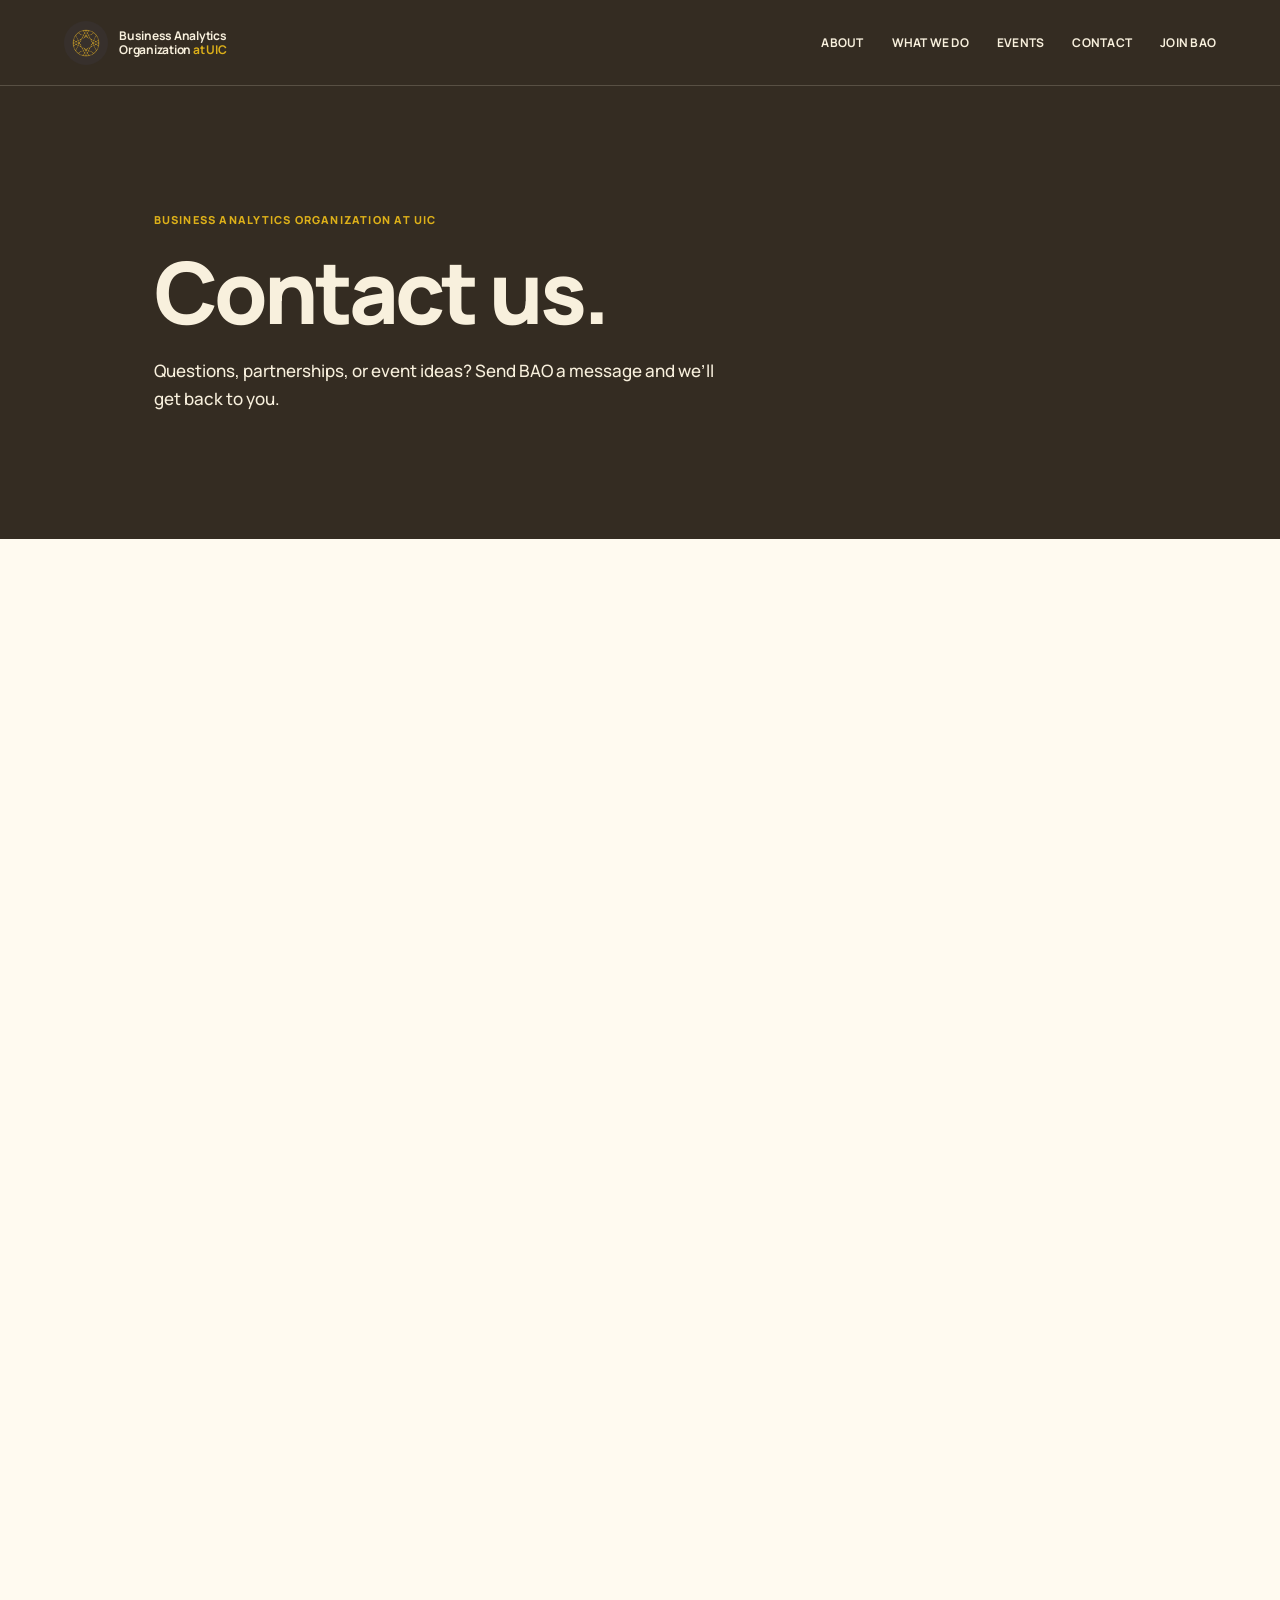
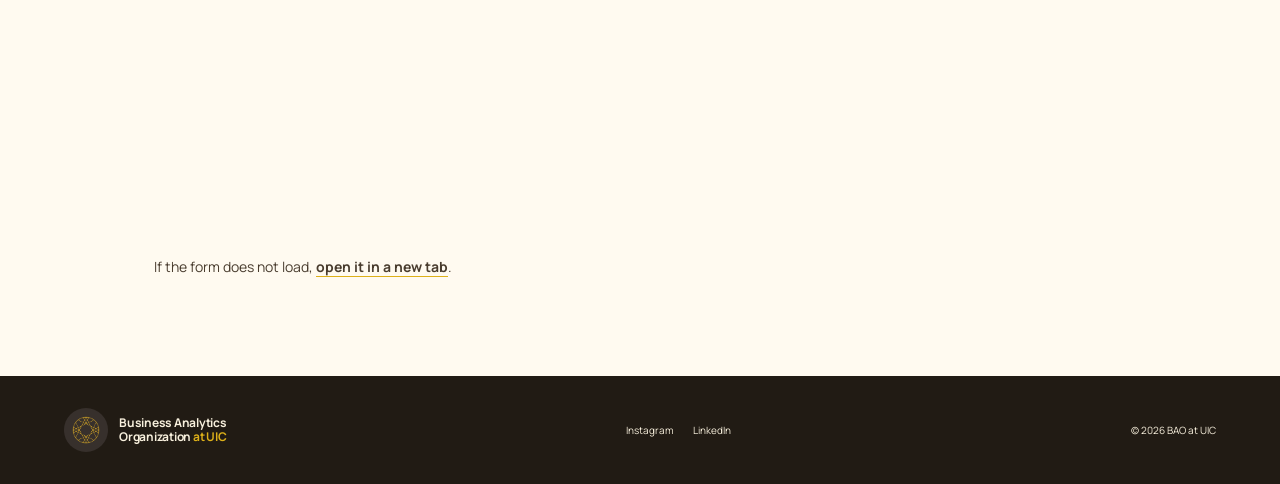
==== contact.html @ 5c7cb35d "Publish BAO website" ====
<!doctype html>
<html lang="en">
  <head>
    <meta charset="UTF-8" />
    <meta name="viewport" content="width=device-width, initial-scale=1.0" />
    <meta name="description" content="Contact the Business Analytics Organization at UIC." />
    <title>Contact | Business Analytics Organization at UIC</title>
    <link rel="preconnect" href="https://fonts.googleapis.com" />
    <link rel="preconnect" href="https://fonts.gstatic.com" crossorigin />
    <link href="https://fonts.googleapis.com/css2?family=Manrope:wght@400;500;600;700;800&display=swap" rel="stylesheet" />
    <link rel="stylesheet" href="styles.css?v=contact-form-height-2" />
  </head>
  <body>
    <header class="site-header">
      <a class="brand" href="index.html" aria-label="Business Analytics Organization at UIC home"><img src="BAO%20Instagram%20Logo.png" alt="" /><span>Business Analytics<br />Organization <b>at UIC</b></span></a>
      <button class="menu-button" type="button" aria-expanded="false" aria-controls="primary-navigation"><span class="sr-only">Open menu</span><span></span><span></span></button>
      <nav id="primary-navigation" aria-label="Primary navigation"><a href="index.html#about">About</a><a href="index.html#what-we-do">What we do</a><a href="events.html">Events</a><a href="contact.html" aria-current="page">Contact</a><a href="https://glib-sword-7f1.notion.site/ebd//3be328b8b9618006a31aea530a5bf62c" target="_blank" rel="noreferrer">Join BAO</a></nav>
    </header>
    <main>
      <section class="contact-hero"><p class="eyebrow">Business Analytics Organization at UIC</p><h1>Contact us.</h1><p>Questions, partnerships, or event ideas? Send BAO a message and we’ll get back to you.</p></section>
      <section class="contact-section">
        <iframe class="contact-form" src="https://glib-sword-7f1.notion.site/ebd//3ce328b8b96180419007cbf55f6d7503" title="Contact BAO form" loading="lazy" allowfullscreen></iframe>
        <p class="form-fallback">If the form does not load, <a href="https://glib-sword-7f1.notion.site/ebd//3ce328b8b96180419007cbf55f6d7503" target="_blank" rel="noreferrer">open it in a new tab</a>.</p>
      </section>
    </main>
    <footer>
      <a class="brand" href="index.html"><img src="BAO%20Instagram%20Logo.png" alt="" /><span>Business Analytics<br />Organization <b>at UIC</b></span></a>
      <div class="footer-links"><a href="https://www.instagram.com/bao_at_uic/" target="_blank" rel="noreferrer">Instagram</a><a href="https://www.linkedin.com/company/business-analytics-org-uic/home/" target="_blank" rel="noreferrer">LinkedIn</a></div>
      <p>© <span id="year"></span> BAO at UIC</p>
    </footer>
    <script src="script.js"></script>
  </body>
</html>
---- styles.css ----
:root { --espresso:#342c22; --ink:#493c2e; --gold:#ddb019; --cream:#f8f0dd; --paper:#fffaf0; --line:rgba(73,60,46,.23); --sans:"Manrope",Arial,sans-serif; --mono:"Manrope",Arial,sans-serif; }
* { box-sizing:border-box; } html { scroll-behavior:smooth; } body { margin:0; background:var(--paper); color:var(--ink); font-family:var(--sans); } a { color:inherit; text-decoration:none; } h1,h2,h3,p { margin-top:0; }
.site-header { min-height:86px; display:flex; align-items:center; justify-content:space-between; padding:13px clamp(22px,5vw,82px); color:var(--cream); background:var(--espresso); border-bottom:1px solid rgba(248,240,221,.18); }
.brand { display:flex; align-items:center; gap:11px; font-size:12px; font-weight:700; line-height:1.14; letter-spacing:-.02em; } .brand img { width:44px; height:44px; object-fit:cover; border-radius:50%; } .brand b { color:var(--gold); font-weight:700; }
nav { display:flex; gap:28px; font-family:var(--sans); font-size:12px; font-weight:700; letter-spacing:.02em; text-transform:uppercase; } nav a { padding:7px 0; border-bottom:1px solid transparent; } nav a:hover { border-color:var(--gold); color:var(--gold); }
.menu-button { display:none; border:0; background:transparent; padding:10px 0 10px 10px; } .menu-button span:not(.sr-only) { display:block; width:25px; height:2px; margin:5px 0; background:var(--cream); } .sr-only { position:absolute; width:1px; height:1px; margin:-1px; overflow:hidden; clip:rect(0,0,0,0); }
.hero { min-height:610px; padding:clamp(74px,10vw,136px) clamp(22px,12vw,185px); color:var(--cream); background:linear-gradient(90deg,rgba(25,20,15,.9) 0%,rgba(25,20,15,.72) 43%,rgba(25,20,15,.18) 72%,rgba(25,20,15,.08)),url("uic-campus-community.png") center/cover no-repeat; }.hero-copy { max-width:820px; }.eyebrow { margin-bottom:20px; font-family:var(--sans); font-size:11px; font-weight:800; letter-spacing:.11em; text-transform:uppercase; }.hero .eyebrow { color:var(--gold); }.hero h1 { margin-bottom:25px; font-family:var(--sans); font-size:clamp(47px,6.3vw,90px); font-weight:800; letter-spacing:-.075em; line-height:1; }.hero h1 i { color:var(--gold); font-size:.82em; font-style:normal; font-weight:700; letter-spacing:-.07em; }.hero-copy > p:not(.eyebrow) { max-width:500px; font-size:17px; font-weight:500; line-height:1.65; }.hero-actions { display:flex; flex-wrap:wrap; align-items:center; gap:25px; margin-top:32px; }
.button { min-height:52px; display:inline-flex; align-items:center; justify-content:space-between; gap:27px; padding:0 20px; font-family:var(--sans); font-size:12px; font-weight:800; letter-spacing:.01em; transition:transform .2s ease,background .2s ease; }.button:hover { transform:translateY(-2px); }.button span { font-size:18px; }.button-gold { color:var(--espresso); background:var(--gold); }.button-ink { color:var(--cream); background:var(--espresso); margin-top:20px; }.text-link { color:var(--cream); padding-bottom:4px; border-bottom:1px solid var(--gold); font-family:var(--sans); font-size:12px; font-weight:700; }
.text-link-dark { padding-bottom:3px; border-bottom:1px solid var(--gold); color:var(--ink); font-family:var(--sans); font-size:12px; font-weight:700; }
.section { padding:clamp(78px,10vw,136px) clamp(22px,12vw,185px); }.mission { background:var(--cream); }.split-heading { display:grid; grid-template-columns:minmax(0,1.1fr) minmax(245px,.75fr); gap:clamp(38px,9vw,144px); align-items:end; }.split-heading h2,.events h2,.join h2 { margin-bottom:0; font-size:clamp(38px,5.3vw,76px); font-weight:800; letter-spacing:-.025em; line-height:1.13; }.split-heading p,.events p,.join p { margin-bottom:0; font-size:16px; font-weight:500; line-height:1.7; }.benefits { display:grid; grid-template-columns:repeat(3,1fr); gap:0; margin:48px 0 0; padding:0; list-style:none; border-top:1px solid var(--line); }.benefits li { min-height:76px; padding:21px 24px; border-right:1px solid var(--line); border-bottom:1px solid var(--line); font-size:15px; font-weight:500; line-height:1.55; }.benefits li:first-child { border-left:1px solid var(--line); }.benefits b { display:block; margin-bottom:2px; color:var(--gold); font-family:var(--sans); font-size:11px; font-weight:800; letter-spacing:.08em; text-transform:uppercase; }
.offerings { background:#eee3ca; }.cards { display:grid; grid-template-columns:repeat(3,1fr); margin-top:39px; border-top:1px solid var(--line); }.card { min-height:305px; display:flex; flex-direction:column; padding:26px; background:var(--paper); border-right:1px solid var(--line); border-bottom:1px solid var(--line); }.card:first-child { border-left:1px solid var(--line); }.card span { color:var(--gold); font-family:var(--mono); font-size:11px; }.card h3 { margin:auto 0 15px; font-size:29px; letter-spacing:-.05em; }.card p { margin:0; font-size:14px; line-height:1.62; }.card-gold { background:var(--gold); }.card-gold span { color:var(--espresso); }
.events { background:var(--paper); }.events-content { display:grid; grid-template-columns:1fr minmax(250px,.55fr); gap:clamp(42px,10vw,150px); align-items:end; }.events-content > div { max-width:400px; }.join { display:grid; grid-template-columns:minmax(0,1fr) auto; gap:48px; padding:clamp(76px,10vw,128px) clamp(22px,12vw,185px); color:var(--cream); background:var(--espresso); }.join > div:first-child { max-width:670px; }.join .eyebrow { color:var(--gold); }.join h2 { margin-bottom:20px; }
.page-hero { padding:clamp(76px,10vw,132px) clamp(22px,12vw,185px); color:var(--cream); background:var(--espresso); }.page-hero h1 { max-width:760px; margin-bottom:20px; font-size:clamp(46px,6.7vw,88px); letter-spacing:-.065em; line-height:.98; }.page-hero p:not(.eyebrow) { max-width:590px; margin-bottom:0; font-size:17px; line-height:1.65; }.event-list { padding-top:45px; }.event-card { display:grid; grid-template-columns:130px 1fr; gap:28px; padding:28px 0; border-top:1px solid var(--line); }.event-card:last-child { border-bottom:1px solid var(--line); }.event-card time { color:var(--gold); font-family:var(--mono); font-size:12px; }.event-card h2 { margin-bottom:7px; font-size:25px; letter-spacing:-.045em; }.event-card p { margin:0; line-height:1.6; }.event-empty { padding:36px 0; border-top:1px solid var(--line); border-bottom:1px solid var(--line); font-size:17px; line-height:1.65; }.event-notice { max-width:650px; padding:26px; color:var(--espresso); background:#eee3ca; font-size:14px; line-height:1.65; }
.contact-hero { padding:clamp(76px,10vw,126px) clamp(22px,12vw,185px); color:var(--cream); background:var(--espresso); }.contact-hero .eyebrow { color:var(--gold); }.contact-hero h1 { max-width:760px; margin-bottom:20px; font-size:clamp(46px,6.7vw,88px); font-weight:800; letter-spacing:-.045em; line-height:1.05; }.contact-hero p:not(.eyebrow) { max-width:560px; margin-bottom:0; font-size:17px; font-weight:500; line-height:1.65; }.contact-section { padding:clamp(55px,8vw,100px) clamp(22px,12vw,185px); background:var(--paper); }.contact-form { display:block; width:100%; height:1200px; border:0; background:var(--paper); }.form-fallback { margin:18px 0 0; font-size:14px; }.form-fallback a { border-bottom:1px solid var(--gold); font-weight:700; }
footer { display:flex; flex-wrap:wrap; align-items:center; justify-content:space-between; gap:25px; padding:32px clamp(22px,5vw,82px); color:var(--cream); background:#211b14; }footer p { margin:0; font-family:var(--mono); font-size:10px; }.footer-links { display:flex; gap:20px; font-family:var(--mono); font-size:10px; }.footer-links a:hover { color:var(--gold); }
@media (max-width:700px) { .site-header { min-height:70px; padding:10px 22px; }.brand { font-size:10px; }.brand img { width:37px; height:37px; } .menu-button { display:block; } nav { display:none; position:absolute; z-index:3; top:70px; left:0; right:0; flex-direction:column; gap:0; padding:10px 22px 20px; background:var(--espresso); border-top:1px solid rgba(248,240,221,.18); } nav.open { display:flex; } nav a { padding:12px 0; }.hero { min-height:545px; padding-top:80px; background-position:58% center; }.hero h1 { font-size:clamp(46px,13.5vw,68px); }.hero-copy > p:not(.eyebrow) { font-size:16px; }.split-heading,.events-content,.benefits { grid-template-columns:1fr; }.benefits { margin-top:38px; }.benefits li { min-height:auto; padding:18px 0; border-right:0; border-left:0; }.benefits li:first-child { border-left:0; }.cards { grid-template-columns:1fr; }.card,.card:first-child { min-height:220px; border:1px solid var(--line); border-top:0; }.card:first-child { border-top:1px solid var(--line); }.join { grid-template-columns:1fr; align-items:start; }.contact-form { height:1320px; }.event-card { grid-template-columns:1fr; gap:10px; }.footer-links { width:100%; order:3; }.footer-links a { padding:7px 0; } }
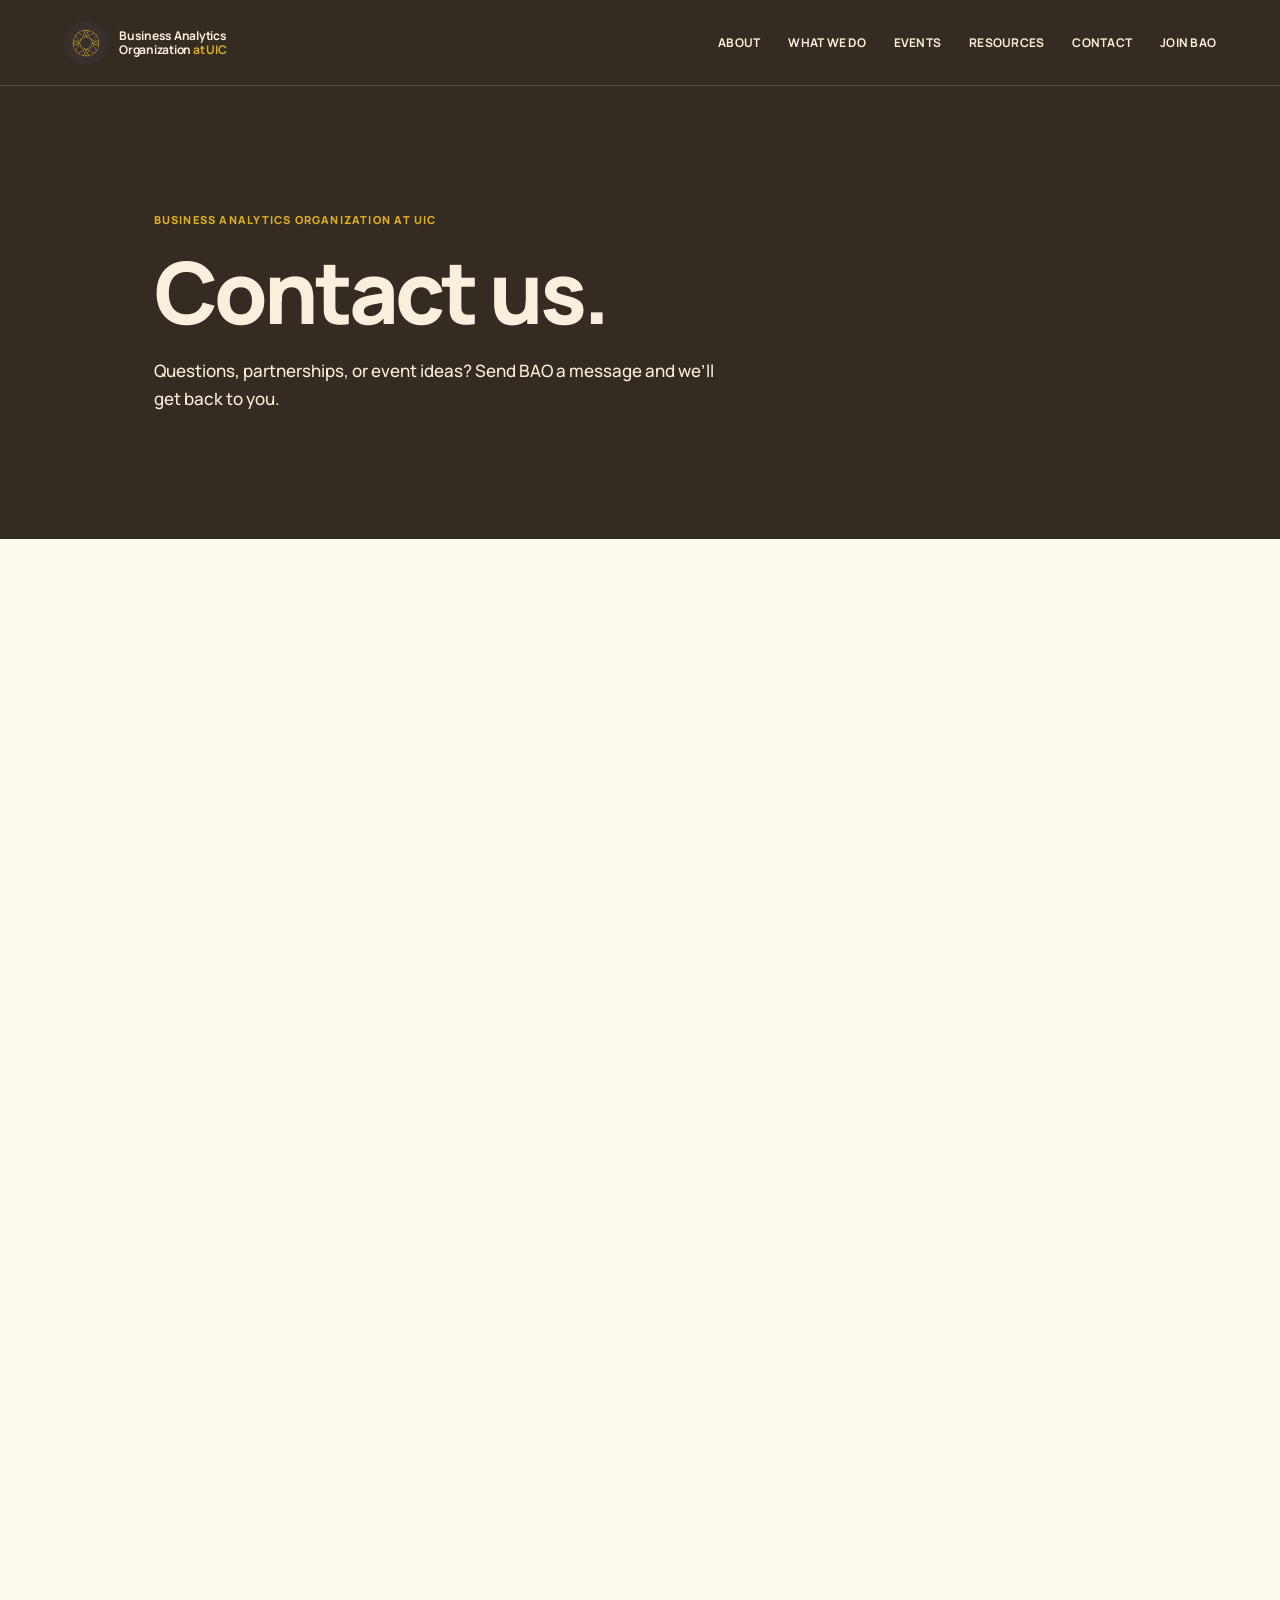
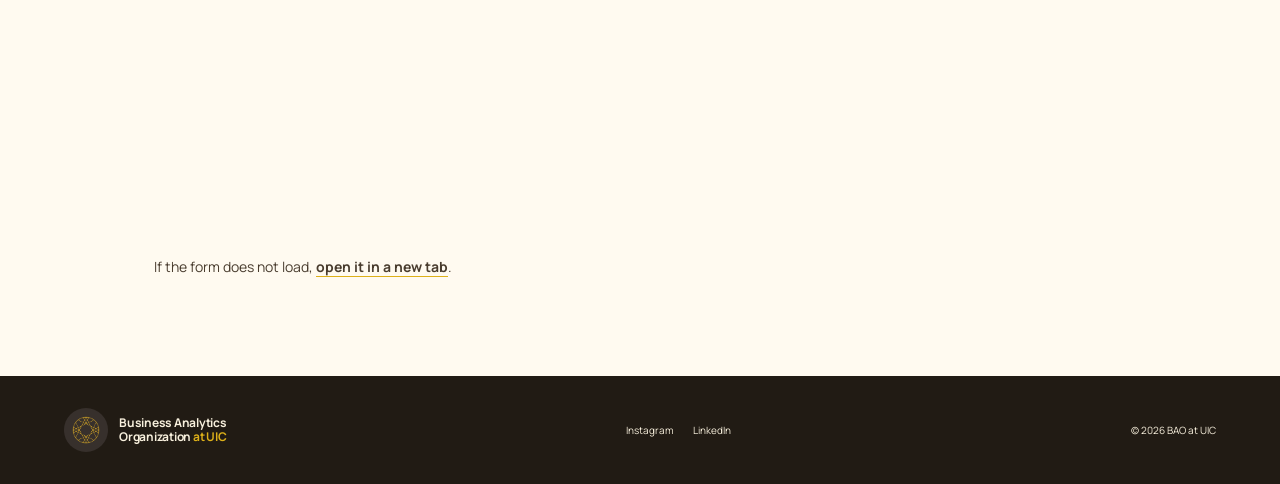
==== commit 8a8cdd9a: "Add Resources to Contact navigation" ====
--- a/contact.html
+++ b/contact.html
@@ -14,7 +14,7 @@
     <header class="site-header">
       <a class="brand" href="index.html" aria-label="Business Analytics Organization at UIC home"><img src="BAO%20Instagram%20Logo.png" alt="" /><span>Business Analytics<br />Organization <b>at UIC</b></span></a>
       <button class="menu-button" type="button" aria-expanded="false" aria-controls="primary-navigation"><span class="sr-only">Open menu</span><span></span><span></span></button>
-      <nav id="primary-navigation" aria-label="Primary navigation"><a href="index.html#about">About</a><a href="index.html#what-we-do">What we do</a><a href="events.html">Events</a><a href="contact.html" aria-current="page">Contact</a><a href="https://glib-sword-7f1.notion.site/ebd//3be328b8b9618006a31aea530a5bf62c" target="_blank" rel="noreferrer">Join BAO</a></nav>
+      <nav id="primary-navigation" aria-label="Primary navigation"><a href="index.html#about">About</a><a href="index.html#what-we-do">What we do</a><a href="events.html">Events</a><a href="resources.html">Resources</a><a href="contact.html" aria-current="page">Contact</a><a href="https://glib-sword-7f1.notion.site/ebd//3be328b8b9618006a31aea530a5bf62c" target="_blank" rel="noreferrer">Join BAO</a></nav>
     </header>
     <main>
       <section class="contact-hero"><p class="eyebrow">Business Analytics Organization at UIC</p><h1>Contact us.</h1><p>Questions, partnerships, or event ideas? Send BAO a message and we’ll get back to you.</p></section>
--- a/styles.css
+++ b/styles.css
@@ -14,3 +14,6 @@
 .contact-hero { padding:clamp(76px,10vw,126px) clamp(22px,12vw,185px); color:var(--cream); background:var(--espresso); }.contact-hero .eyebrow { color:var(--gold); }.contact-hero h1 { max-width:760px; margin-bottom:20px; font-size:clamp(46px,6.7vw,88px); font-weight:800; letter-spacing:-.045em; line-height:1.05; }.contact-hero p:not(.eyebrow) { max-width:560px; margin-bottom:0; font-size:17px; font-weight:500; line-height:1.65; }.contact-section { padding:clamp(55px,8vw,100px) clamp(22px,12vw,185px); background:var(--paper); }.contact-form { display:block; width:100%; height:1200px; border:0; background:var(--paper); }.form-fallback { margin:18px 0 0; font-size:14px; }.form-fallback a { border-bottom:1px solid var(--gold); font-weight:700; }
 footer { display:flex; flex-wrap:wrap; align-items:center; justify-content:space-between; gap:25px; padding:32px clamp(22px,5vw,82px); color:var(--cream); background:#211b14; }footer p { margin:0; font-family:var(--mono); font-size:10px; }.footer-links { display:flex; gap:20px; font-family:var(--mono); font-size:10px; }.footer-links a:hover { color:var(--gold); }
 @media (max-width:700px) { .site-header { min-height:70px; padding:10px 22px; }.brand { font-size:10px; }.brand img { width:37px; height:37px; } .menu-button { display:block; } nav { display:none; position:absolute; z-index:3; top:70px; left:0; right:0; flex-direction:column; gap:0; padding:10px 22px 20px; background:var(--espresso); border-top:1px solid rgba(248,240,221,.18); } nav.open { display:flex; } nav a { padding:12px 0; }.hero { min-height:545px; padding-top:80px; background-position:58% center; }.hero h1 { font-size:clamp(46px,13.5vw,68px); }.hero-copy > p:not(.eyebrow) { font-size:16px; }.split-heading,.events-content,.benefits { grid-template-columns:1fr; }.benefits { margin-top:38px; }.benefits li { min-height:auto; padding:18px 0; border-right:0; border-left:0; }.benefits li:first-child { border-left:0; }.cards { grid-template-columns:1fr; }.card,.card:first-child { min-height:220px; border:1px solid var(--line); border-top:0; }.card:first-child { border-top:1px solid var(--line); }.join { grid-template-columns:1fr; align-items:start; }.contact-form { height:1320px; }.event-card { grid-template-columns:1fr; gap:10px; }.footer-links { width:100%; order:3; }.footer-links a { padding:7px 0; } }
+
+.resources-intro { padding-top:clamp(60px,8vw,102px); padding-bottom:clamp(52px,7vw,84px); background:var(--cream); }.resources-intro .eyebrow,.resource-note .eyebrow { color:var(--gold); }.resources-intro h1 { max-width:770px; margin-bottom:16px; font-size:clamp(42px,5.8vw,76px); font-weight:800; letter-spacing:-.045em; line-height:1.04; }.resources-intro p:not(.eyebrow) { max-width:670px; margin:0; font-size:16px; font-weight:500; line-height:1.7; }.resources-section { background:var(--paper); }.resources-perks { background:#eee3ca; }.resources-category,.resource-note h2 { margin-bottom:28px; font-size:clamp(32px,4.5vw,60px); font-weight:800; letter-spacing:-.035em; line-height:1.1; }.resource-grid { display:grid; grid-template-columns:repeat(3,1fr); border-top:1px solid var(--line); }.resource-grid-four { grid-template-columns:repeat(4,1fr); }.resource-card { min-height:220px; display:flex; flex-direction:column; padding:28px; background:var(--paper); border-right:1px solid var(--line); border-bottom:1px solid var(--line); }.resource-card:first-child { border-left:1px solid var(--line); }.resource-card-featured { color:var(--cream); background:var(--espresso); }.resource-card-featured .text-link-dark { color:var(--cream); }.resource-card h3 { margin:0 0 11px; font-size:25px; letter-spacing:-.045em; line-height:1.12; }.resource-card p { margin:0 0 20px; font-size:14px; line-height:1.55; }.resource-card .text-link-dark { margin-top:auto; width:max-content; max-width:100%; }.resource-note { color:var(--cream); background:var(--espresso); }.resource-note h2 { margin-bottom:24px; }
+@media (max-width:850px) { .resource-grid,.resource-grid-four { grid-template-columns:1fr; }.resource-card,.resource-card:first-child { min-height:190px; border:1px solid var(--line); border-top:0; }.resource-card:first-child { border-top:1px solid var(--line); } }
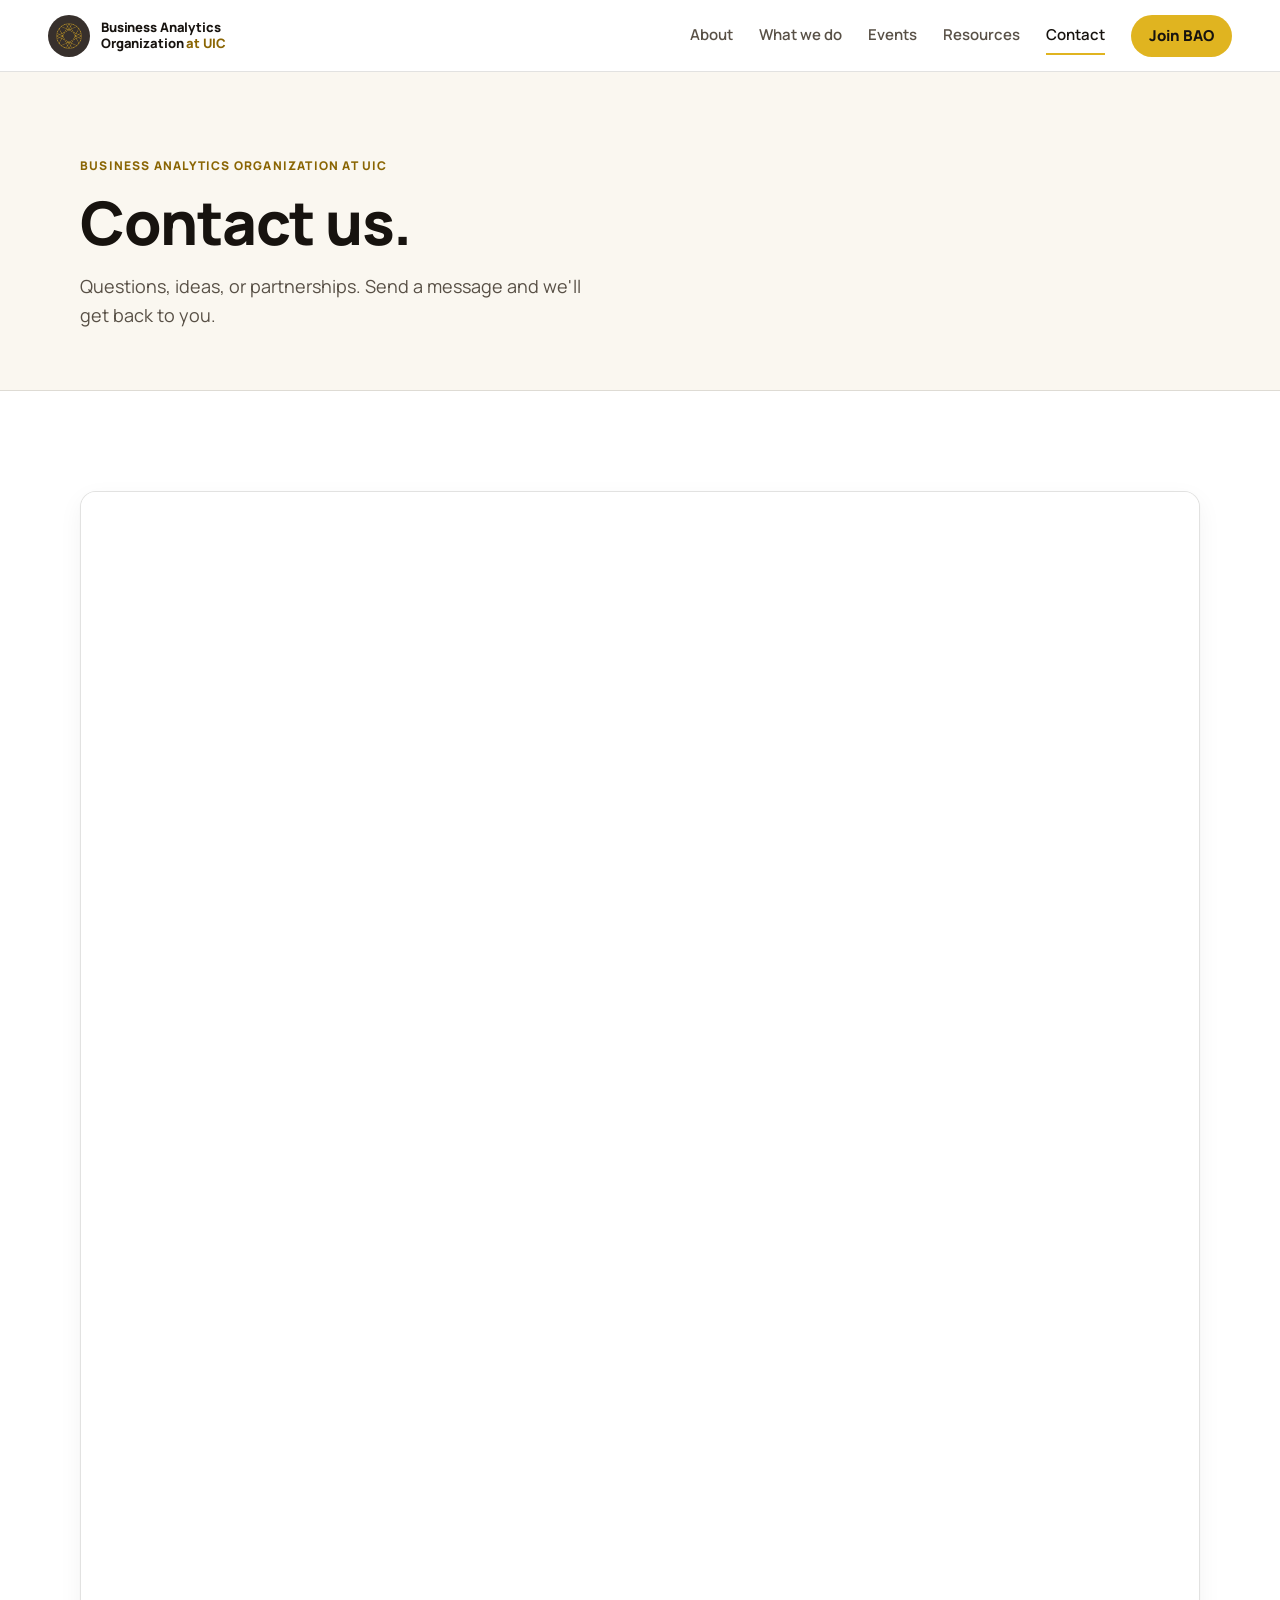
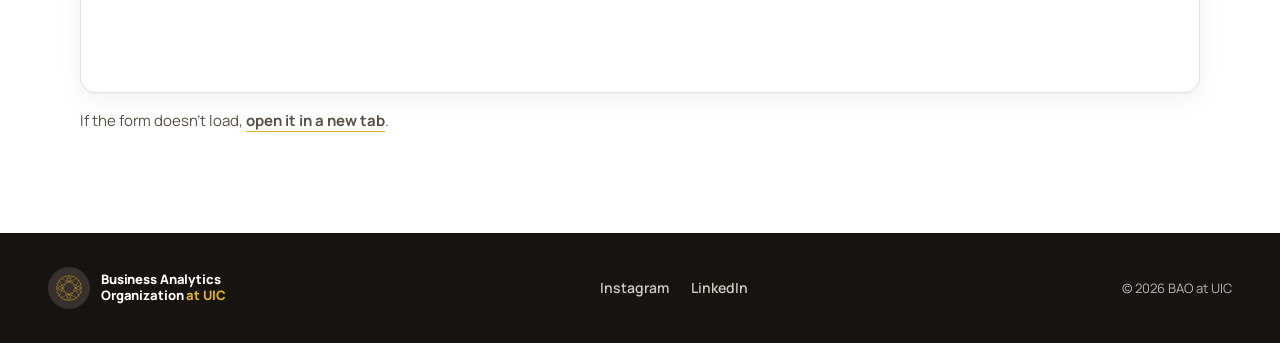
==== commit 3b64bc29: "Redesign site with a lighter, less text-heavy layout Rebuild the visual design around a near-white b" ====
--- a/contact.html
+++ b/contact.html
@@ -8,24 +8,52 @@
     <link rel="preconnect" href="https://fonts.googleapis.com" />
     <link rel="preconnect" href="https://fonts.gstatic.com" crossorigin />
     <link href="https://fonts.googleapis.com/css2?family=Manrope:wght@400;500;600;700;800&display=swap" rel="stylesheet" />
-    <link rel="stylesheet" href="styles.css?v=contact-form-height-2" />
+    <link rel="stylesheet" href="styles.css" />
   </head>
   <body>
     <header class="site-header">
-      <a class="brand" href="index.html" aria-label="Business Analytics Organization at UIC home"><img src="BAO%20Instagram%20Logo.png" alt="" /><span>Business Analytics<br />Organization <b>at UIC</b></span></a>
-      <button class="menu-button" type="button" aria-expanded="false" aria-controls="primary-navigation"><span class="sr-only">Open menu</span><span></span><span></span></button>
-      <nav id="primary-navigation" aria-label="Primary navigation"><a href="index.html#about">About</a><a href="index.html#what-we-do">What we do</a><a href="events.html">Events</a><a href="resources.html">Resources</a><a href="contact.html" aria-current="page">Contact</a><a href="https://glib-sword-7f1.notion.site/ebd//3be328b8b9618006a31aea530a5bf62c" target="_blank" rel="noreferrer">Join BAO</a></nav>
+      <a class="brand" href="index.html" aria-label="Business Analytics Organization at UIC home">
+        <img src="BAO%20Instagram%20Logo.png" alt="" />
+        <span>Business Analytics<br />Organization <b>at UIC</b></span>
+      </a>
+      <button class="menu-button" type="button" aria-expanded="false" aria-controls="primary-navigation">
+        <span class="sr-only">Open menu</span><span></span><span></span>
+      </button>
+      <nav id="primary-navigation" aria-label="Primary navigation">
+        <a href="index.html#about">About</a>
+        <a href="index.html#what-we-do">What we do</a>
+        <a href="events.html">Events</a>
+        <a href="resources.html">Resources</a>
+        <a href="contact.html" aria-current="page">Contact</a>
+        <a class="nav-cta" href="https://glib-sword-7f1.notion.site/ebd//3be328b8b9618006a31aea530a5bf62c" target="_blank" rel="noreferrer">Join BAO</a>
+      </nav>
     </header>
+
     <main>
-      <section class="contact-hero"><p class="eyebrow">Business Analytics Organization at UIC</p><h1>Contact us.</h1><p>Questions, partnerships, or event ideas? Send BAO a message and we’ll get back to you.</p></section>
-      <section class="contact-section">
-        <iframe class="contact-form" src="https://glib-sword-7f1.notion.site/ebd//3ce328b8b96180419007cbf55f6d7503" title="Contact BAO form" loading="lazy" allowfullscreen></iframe>
-        <p class="form-fallback">If the form does not load, <a href="https://glib-sword-7f1.notion.site/ebd//3ce328b8b96180419007cbf55f6d7503" target="_blank" rel="noreferrer">open it in a new tab</a>.</p>
+      <section class="page-hero">
+        <div class="wrap">
+          <p class="eyebrow">Business Analytics Organization at UIC</p>
+          <h1>Contact us.</h1>
+          <p>Questions, ideas, or partnerships. Send a message and we'll get back to you.</p>
+        </div>
+      </section>
+
+      <section class="section">
+        <div class="wrap">
+          <div class="contact-frame">
+            <iframe class="contact-form" src="https://glib-sword-7f1.notion.site/ebd//3ce328b8b96180419007cbf55f6d7503" title="Contact BAO form" loading="lazy" allowfullscreen></iframe>
+          </div>
+          <p class="form-fallback">If the form doesn't load, <a href="https://glib-sword-7f1.notion.site/ebd//3ce328b8b96180419007cbf55f6d7503" target="_blank" rel="noreferrer">open it in a new tab</a>.</p>
+        </div>
       </section>
     </main>
+
     <footer>
       <a class="brand" href="index.html"><img src="BAO%20Instagram%20Logo.png" alt="" /><span>Business Analytics<br />Organization <b>at UIC</b></span></a>
-      <div class="footer-links"><a href="https://www.instagram.com/bao_at_uic/" target="_blank" rel="noreferrer">Instagram</a><a href="https://www.linkedin.com/company/business-analytics-org-uic/home/" target="_blank" rel="noreferrer">LinkedIn</a></div>
+      <div class="footer-links">
+        <a href="https://www.instagram.com/bao_at_uic/" target="_blank" rel="noreferrer">Instagram</a>
+        <a href="https://www.linkedin.com/company/business-analytics-org-uic/home/" target="_blank" rel="noreferrer">LinkedIn</a>
+      </div>
       <p>© <span id="year"></span> BAO at UIC</p>
     </footer>
     <script src="script.js"></script>
--- a/styles.css
+++ b/styles.css
@@ -1,19 +1,469 @@
-:root { --espresso:#342c22; --ink:#493c2e; --gold:#ddb019; --cream:#f8f0dd; --paper:#fffaf0; --line:rgba(73,60,46,.23); --sans:"Manrope",Arial,sans-serif; --mono:"Manrope",Arial,sans-serif; }
-* { box-sizing:border-box; } html { scroll-behavior:smooth; } body { margin:0; background:var(--paper); color:var(--ink); font-family:var(--sans); } a { color:inherit; text-decoration:none; } h1,h2,h3,p { margin-top:0; }
-.site-header { min-height:86px; display:flex; align-items:center; justify-content:space-between; padding:13px clamp(22px,5vw,82px); color:var(--cream); background:var(--espresso); border-bottom:1px solid rgba(248,240,221,.18); }
-.brand { display:flex; align-items:center; gap:11px; font-size:12px; font-weight:700; line-height:1.14; letter-spacing:-.02em; } .brand img { width:44px; height:44px; object-fit:cover; border-radius:50%; } .brand b { color:var(--gold); font-weight:700; }
-nav { display:flex; gap:28px; font-family:var(--sans); font-size:12px; font-weight:700; letter-spacing:.02em; text-transform:uppercase; } nav a { padding:7px 0; border-bottom:1px solid transparent; } nav a:hover { border-color:var(--gold); color:var(--gold); }
-.menu-button { display:none; border:0; background:transparent; padding:10px 0 10px 10px; } .menu-button span:not(.sr-only) { display:block; width:25px; height:2px; margin:5px 0; background:var(--cream); } .sr-only { position:absolute; width:1px; height:1px; margin:-1px; overflow:hidden; clip:rect(0,0,0,0); }
-.hero { min-height:610px; padding:clamp(74px,10vw,136px) clamp(22px,12vw,185px); color:var(--cream); background:linear-gradient(90deg,rgba(25,20,15,.9) 0%,rgba(25,20,15,.72) 43%,rgba(25,20,15,.18) 72%,rgba(25,20,15,.08)),url("uic-campus-community.png") center/cover no-repeat; }.hero-copy { max-width:820px; }.eyebrow { margin-bottom:20px; font-family:var(--sans); font-size:11px; font-weight:800; letter-spacing:.11em; text-transform:uppercase; }.hero .eyebrow { color:var(--gold); }.hero h1 { margin-bottom:25px; font-family:var(--sans); font-size:clamp(47px,6.3vw,90px); font-weight:800; letter-spacing:-.075em; line-height:1; }.hero h1 i { color:var(--gold); font-size:.82em; font-style:normal; font-weight:700; letter-spacing:-.07em; }.hero-copy > p:not(.eyebrow) { max-width:500px; font-size:17px; font-weight:500; line-height:1.65; }.hero-actions { display:flex; flex-wrap:wrap; align-items:center; gap:25px; margin-top:32px; }
-.button { min-height:52px; display:inline-flex; align-items:center; justify-content:space-between; gap:27px; padding:0 20px; font-family:var(--sans); font-size:12px; font-weight:800; letter-spacing:.01em; transition:transform .2s ease,background .2s ease; }.button:hover { transform:translateY(-2px); }.button span { font-size:18px; }.button-gold { color:var(--espresso); background:var(--gold); }.button-ink { color:var(--cream); background:var(--espresso); margin-top:20px; }.text-link { color:var(--cream); padding-bottom:4px; border-bottom:1px solid var(--gold); font-family:var(--sans); font-size:12px; font-weight:700; }
-.text-link-dark { padding-bottom:3px; border-bottom:1px solid var(--gold); color:var(--ink); font-family:var(--sans); font-size:12px; font-weight:700; }
-.section { padding:clamp(78px,10vw,136px) clamp(22px,12vw,185px); }.mission { background:var(--cream); }.split-heading { display:grid; grid-template-columns:minmax(0,1.1fr) minmax(245px,.75fr); gap:clamp(38px,9vw,144px); align-items:end; }.split-heading h2,.events h2,.join h2 { margin-bottom:0; font-size:clamp(38px,5.3vw,76px); font-weight:800; letter-spacing:-.025em; line-height:1.13; }.split-heading p,.events p,.join p { margin-bottom:0; font-size:16px; font-weight:500; line-height:1.7; }.benefits { display:grid; grid-template-columns:repeat(3,1fr); gap:0; margin:48px 0 0; padding:0; list-style:none; border-top:1px solid var(--line); }.benefits li { min-height:76px; padding:21px 24px; border-right:1px solid var(--line); border-bottom:1px solid var(--line); font-size:15px; font-weight:500; line-height:1.55; }.benefits li:first-child { border-left:1px solid var(--line); }.benefits b { display:block; margin-bottom:2px; color:var(--gold); font-family:var(--sans); font-size:11px; font-weight:800; letter-spacing:.08em; text-transform:uppercase; }
-.offerings { background:#eee3ca; }.cards { display:grid; grid-template-columns:repeat(3,1fr); margin-top:39px; border-top:1px solid var(--line); }.card { min-height:305px; display:flex; flex-direction:column; padding:26px; background:var(--paper); border-right:1px solid var(--line); border-bottom:1px solid var(--line); }.card:first-child { border-left:1px solid var(--line); }.card span { color:var(--gold); font-family:var(--mono); font-size:11px; }.card h3 { margin:auto 0 15px; font-size:29px; letter-spacing:-.05em; }.card p { margin:0; font-size:14px; line-height:1.62; }.card-gold { background:var(--gold); }.card-gold span { color:var(--espresso); }
-.events { background:var(--paper); }.events-content { display:grid; grid-template-columns:1fr minmax(250px,.55fr); gap:clamp(42px,10vw,150px); align-items:end; }.events-content > div { max-width:400px; }.join { display:grid; grid-template-columns:minmax(0,1fr) auto; gap:48px; padding:clamp(76px,10vw,128px) clamp(22px,12vw,185px); color:var(--cream); background:var(--espresso); }.join > div:first-child { max-width:670px; }.join .eyebrow { color:var(--gold); }.join h2 { margin-bottom:20px; }
-.page-hero { padding:clamp(76px,10vw,132px) clamp(22px,12vw,185px); color:var(--cream); background:var(--espresso); }.page-hero h1 { max-width:760px; margin-bottom:20px; font-size:clamp(46px,6.7vw,88px); letter-spacing:-.065em; line-height:.98; }.page-hero p:not(.eyebrow) { max-width:590px; margin-bottom:0; font-size:17px; line-height:1.65; }.event-list { padding-top:45px; }.event-card { display:grid; grid-template-columns:130px 1fr; gap:28px; padding:28px 0; border-top:1px solid var(--line); }.event-card:last-child { border-bottom:1px solid var(--line); }.event-card time { color:var(--gold); font-family:var(--mono); font-size:12px; }.event-card h2 { margin-bottom:7px; font-size:25px; letter-spacing:-.045em; }.event-card p { margin:0; line-height:1.6; }.event-empty { padding:36px 0; border-top:1px solid var(--line); border-bottom:1px solid var(--line); font-size:17px; line-height:1.65; }.event-notice { max-width:650px; padding:26px; color:var(--espresso); background:#eee3ca; font-size:14px; line-height:1.65; }
-.contact-hero { padding:clamp(76px,10vw,126px) clamp(22px,12vw,185px); color:var(--cream); background:var(--espresso); }.contact-hero .eyebrow { color:var(--gold); }.contact-hero h1 { max-width:760px; margin-bottom:20px; font-size:clamp(46px,6.7vw,88px); font-weight:800; letter-spacing:-.045em; line-height:1.05; }.contact-hero p:not(.eyebrow) { max-width:560px; margin-bottom:0; font-size:17px; font-weight:500; line-height:1.65; }.contact-section { padding:clamp(55px,8vw,100px) clamp(22px,12vw,185px); background:var(--paper); }.contact-form { display:block; width:100%; height:1200px; border:0; background:var(--paper); }.form-fallback { margin:18px 0 0; font-size:14px; }.form-fallback a { border-bottom:1px solid var(--gold); font-weight:700; }
-footer { display:flex; flex-wrap:wrap; align-items:center; justify-content:space-between; gap:25px; padding:32px clamp(22px,5vw,82px); color:var(--cream); background:#211b14; }footer p { margin:0; font-family:var(--mono); font-size:10px; }.footer-links { display:flex; gap:20px; font-family:var(--mono); font-size:10px; }.footer-links a:hover { color:var(--gold); }
-@media (max-width:700px) { .site-header { min-height:70px; padding:10px 22px; }.brand { font-size:10px; }.brand img { width:37px; height:37px; } .menu-button { display:block; } nav { display:none; position:absolute; z-index:3; top:70px; left:0; right:0; flex-direction:column; gap:0; padding:10px 22px 20px; background:var(--espresso); border-top:1px solid rgba(248,240,221,.18); } nav.open { display:flex; } nav a { padding:12px 0; }.hero { min-height:545px; padding-top:80px; background-position:58% center; }.hero h1 { font-size:clamp(46px,13.5vw,68px); }.hero-copy > p:not(.eyebrow) { font-size:16px; }.split-heading,.events-content,.benefits { grid-template-columns:1fr; }.benefits { margin-top:38px; }.benefits li { min-height:auto; padding:18px 0; border-right:0; border-left:0; }.benefits li:first-child { border-left:0; }.cards { grid-template-columns:1fr; }.card,.card:first-child { min-height:220px; border:1px solid var(--line); border-top:0; }.card:first-child { border-top:1px solid var(--line); }.join { grid-template-columns:1fr; align-items:start; }.contact-form { height:1320px; }.event-card { grid-template-columns:1fr; gap:10px; }.footer-links { width:100%; order:3; }.footer-links a { padding:7px 0; } }
-
-.resources-intro { padding-top:clamp(60px,8vw,102px); padding-bottom:clamp(52px,7vw,84px); background:var(--cream); }.resources-intro .eyebrow,.resource-note .eyebrow { color:var(--gold); }.resources-intro h1 { max-width:770px; margin-bottom:16px; font-size:clamp(42px,5.8vw,76px); font-weight:800; letter-spacing:-.045em; line-height:1.04; }.resources-intro p:not(.eyebrow) { max-width:670px; margin:0; font-size:16px; font-weight:500; line-height:1.7; }.resources-section { background:var(--paper); }.resources-perks { background:#eee3ca; }.resources-category,.resource-note h2 { margin-bottom:28px; font-size:clamp(32px,4.5vw,60px); font-weight:800; letter-spacing:-.035em; line-height:1.1; }.resource-grid { display:grid; grid-template-columns:repeat(3,1fr); border-top:1px solid var(--line); }.resource-grid-four { grid-template-columns:repeat(4,1fr); }.resource-card { min-height:220px; display:flex; flex-direction:column; padding:28px; background:var(--paper); border-right:1px solid var(--line); border-bottom:1px solid var(--line); }.resource-card:first-child { border-left:1px solid var(--line); }.resource-card-featured { color:var(--cream); background:var(--espresso); }.resource-card-featured .text-link-dark { color:var(--cream); }.resource-card h3 { margin:0 0 11px; font-size:25px; letter-spacing:-.045em; line-height:1.12; }.resource-card p { margin:0 0 20px; font-size:14px; line-height:1.55; }.resource-card .text-link-dark { margin-top:auto; width:max-content; max-width:100%; }.resource-note { color:var(--cream); background:var(--espresso); }.resource-note h2 { margin-bottom:24px; }
-@media (max-width:850px) { .resource-grid,.resource-grid-four { grid-template-columns:1fr; }.resource-card,.resource-card:first-child { min-height:190px; border:1px solid var(--line); border-top:0; }.resource-card:first-child { border-top:1px solid var(--line); } }
+/* ==========================================================================
+   BAO at UIC — stylesheet
+   Organized top to bottom: tokens, base, header, buttons, home, subpages,
+   footer, responsive. Edit a section by finding its heading below.
+   ========================================================================== */
+
+/* --------------------------------------------------------------------------
+   1. Design tokens — change a color here and it updates across the whole site
+   -------------------------------------------------------------------------- */
+:root {
+  --paper: #ffffff;
+  --surface: #faf7f0;          /* soft cream for alternating sections */
+  --surface-2: #f3ecdd;        /* slightly deeper cream */
+  --ink: #17130f;              /* headings, near-black */
+  --body: #585046;             /* body copy, softer than headings */
+  --gold: #e0b420;             /* BAO gold — backgrounds and accents */
+  --gold-deep: #8a6503;        /* darker gold for text, readable on light */
+  --line: rgba(23, 19, 15, 0.12);
+  --line-strong: rgba(23, 19, 15, 0.2);
+  --radius: 16px;
+  --radius-sm: 12px;
+  --shadow: 0 1px 2px rgba(23, 19, 15, 0.04), 0 8px 24px rgba(23, 19, 15, 0.05);
+  --shadow-lift: 0 2px 4px rgba(23, 19, 15, 0.05), 0 14px 34px rgba(23, 19, 15, 0.09);
+  --sans: "Manrope", -apple-system, BlinkMacSystemFont, "Segoe UI", Arial, sans-serif;
+  --wrap: 1120px;
+}
+
+/* --------------------------------------------------------------------------
+   2. Base
+   -------------------------------------------------------------------------- */
+* { box-sizing: border-box; }
+
+html { scroll-behavior: smooth; }
+
+body {
+  margin: 0;
+  background: var(--paper);
+  color: var(--body);
+  font-family: var(--sans);
+  font-size: 17px;
+  line-height: 1.6;
+  -webkit-font-smoothing: antialiased;
+}
+
+a { color: inherit; text-decoration: none; }
+
+h1, h2, h3 {
+  margin: 0 0 16px;
+  color: var(--ink);
+  font-weight: 800;
+  letter-spacing: -0.025em;
+  line-height: 1.12;
+}
+
+h1 { font-size: clamp(38px, 5.2vw, 60px); }
+h2 { font-size: clamp(28px, 3.6vw, 42px); }
+h3 { font-size: 21px; letter-spacing: -0.015em; }
+
+p { margin: 0 0 16px; }
+p:last-child { margin-bottom: 0; }
+
+img { max-width: 100%; }
+
+.sr-only {
+  position: absolute;
+  width: 1px; height: 1px;
+  margin: -1px;
+  overflow: hidden;
+  clip: rect(0, 0, 0, 0);
+}
+
+/* Small uppercase label that sits above a heading */
+.eyebrow {
+  margin: 0 0 14px;
+  color: var(--gold-deep);
+  font-size: 12px;
+  font-weight: 800;
+  letter-spacing: 0.1em;
+  text-transform: uppercase;
+}
+
+/* Section wrappers: .section sets vertical rhythm, .wrap centers content */
+.section { padding: clamp(60px, 8vw, 100px) clamp(20px, 5vw, 48px); }
+.wrap { max-width: var(--wrap); margin-inline: auto; }
+.section-cream { background: var(--surface); }
+.lede { max-width: 46ch; font-size: 18px; }
+
+/* --------------------------------------------------------------------------
+   3. Header + navigation
+   -------------------------------------------------------------------------- */
+.site-header {
+  position: sticky;
+  top: 0;
+  z-index: 20;
+  display: flex;
+  align-items: center;
+  justify-content: space-between;
+  gap: 20px;
+  min-height: 72px;
+  padding: 12px clamp(20px, 5vw, 48px);
+  background: rgba(255, 255, 255, 0.9);
+  backdrop-filter: blur(10px);
+  border-bottom: 1px solid var(--line);
+}
+
+.brand {
+  display: flex;
+  align-items: center;
+  gap: 11px;
+  color: var(--ink);
+  font-size: 13px;
+  font-weight: 800;
+  line-height: 1.2;
+  letter-spacing: -0.01em;
+}
+.brand img { width: 42px; height: 42px; object-fit: cover; border-radius: 50%; }
+.brand b { color: var(--gold-deep); font-weight: 800; }
+
+nav {
+  display: flex;
+  align-items: center;
+  gap: 26px;
+  font-size: 15px;
+  font-weight: 600;
+}
+nav a { color: var(--body); padding: 6px 0; border-bottom: 2px solid transparent; }
+nav a:hover { color: var(--ink); border-color: var(--gold); }
+nav a[aria-current="page"] { color: var(--ink); border-color: var(--gold); }
+
+/* "Join BAO" sits in the nav as a small pill */
+nav .nav-cta {
+  padding: 9px 18px;
+  border: 0;
+  border-radius: 999px;
+  background: var(--gold);
+  color: var(--ink);
+  font-weight: 800;
+}
+nav .nav-cta:hover { background: #cfa412; color: var(--ink); }
+
+.menu-button {
+  display: none;
+  border: 0;
+  background: transparent;
+  padding: 10px 0 10px 10px;
+  cursor: pointer;
+}
+.menu-button span:not(.sr-only) {
+  display: block;
+  width: 24px; height: 2px;
+  margin: 5px 0;
+  border-radius: 2px;
+  background: var(--ink);
+}
+
+/* --------------------------------------------------------------------------
+   4. Buttons and links
+   -------------------------------------------------------------------------- */
+.button {
+  display: inline-flex;
+  align-items: center;
+  gap: 10px;
+  min-height: 50px;
+  padding: 0 24px;
+  border-radius: 999px;
+  font-size: 15px;
+  font-weight: 800;
+  transition: transform 0.18s ease, background 0.18s ease, box-shadow 0.18s ease;
+}
+.button:hover { transform: translateY(-2px); }
+.button span { font-size: 16px; }
+
+.button-gold { background: var(--gold); color: var(--ink); box-shadow: var(--shadow); }
+.button-gold:hover { background: #cfa412; box-shadow: var(--shadow-lift); }
+
+.button-outline { border: 1.5px solid var(--line-strong); color: var(--ink); background: transparent; }
+.button-outline:hover { border-color: var(--ink); }
+
+.button-light { background: var(--paper); color: var(--ink); }
+
+/* Inline text link with a gold underline */
+.text-link {
+  display: inline-flex;
+  align-items: center;
+  gap: 6px;
+  width: max-content;
+  max-width: 100%;
+  padding-bottom: 2px;
+  border-bottom: 1.5px solid var(--gold);
+  color: var(--ink);
+  font-size: 15px;
+  font-weight: 700;
+}
+.text-link:hover { border-color: var(--gold-deep); }
+.text-link-light { color: var(--paper); }
+
+/* --------------------------------------------------------------------------
+   5. Home — hero
+   -------------------------------------------------------------------------- */
+.hero { padding: clamp(48px, 7vw, 84px) clamp(20px, 5vw, 48px) clamp(56px, 7vw, 88px); }
+.hero .wrap {
+  display: grid;
+  grid-template-columns: minmax(0, 1.05fr) minmax(0, 0.95fr);
+  gap: clamp(32px, 5vw, 64px);
+  align-items: center;
+}
+.hero h1 { margin-bottom: 18px; }
+.hero h1 i { display: block; color: var(--gold-deep); font-style: normal; }
+.hero p { max-width: 42ch; font-size: 18px; }
+.hero-actions { display: flex; flex-wrap: wrap; align-items: center; gap: 14px; margin-top: 28px; }
+
+.hero-photo {
+  position: relative;
+  border-radius: 24px;
+  overflow: hidden;
+  box-shadow: var(--shadow-lift);
+}
+.hero-photo img { display: block; width: 100%; height: 100%; aspect-ratio: 4 / 3; object-fit: cover; }
+
+/* --------------------------------------------------------------------------
+   6. Home — about, benefits, cards, events teaser, join
+   -------------------------------------------------------------------------- */
+.mission h2 { max-width: 22ch; }
+.mission-head { display: grid; grid-template-columns: minmax(0, 1.15fr) minmax(0, 0.85fr); gap: clamp(24px, 5vw, 56px); align-items: end; }
+
+.benefits {
+  display: grid;
+  grid-template-columns: repeat(auto-fit, minmax(230px, 1fr));
+  gap: 16px;
+  margin: 40px 0 0;
+  padding: 0;
+  list-style: none;
+}
+.benefits li {
+  padding: 22px 24px;
+  border: 1px solid var(--line);
+  border-radius: var(--radius);
+  background: var(--paper);
+  font-size: 16px;
+}
+.benefits b {
+  display: block;
+  margin-bottom: 6px;
+  color: var(--gold-deep);
+  font-size: 12px;
+  font-weight: 800;
+  letter-spacing: 0.08em;
+  text-transform: uppercase;
+}
+
+.cards {
+  display: grid;
+  grid-template-columns: repeat(auto-fit, minmax(250px, 1fr));
+  gap: 18px;
+  margin-top: 40px;
+}
+.card {
+  display: flex;
+  flex-direction: column;
+  gap: 8px;
+  padding: 28px;
+  border: 1px solid var(--line);
+  border-radius: var(--radius);
+  background: var(--paper);
+  transition: transform 0.18s ease, box-shadow 0.18s ease;
+}
+.card:hover { transform: translateY(-3px); box-shadow: var(--shadow-lift); }
+.card .card-num {
+  color: var(--gold-deep);
+  font-size: 12px;
+  font-weight: 800;
+  letter-spacing: 0.08em;
+}
+.card h3 { margin: 4px 0 0; }
+.card p { font-size: 16px; }
+
+.events-teaser .wrap {
+  display: grid;
+  grid-template-columns: minmax(0, 1fr) minmax(0, 0.8fr);
+  gap: clamp(24px, 5vw, 60px);
+  align-items: end;
+}
+.events-teaser h2 { max-width: 20ch; }
+
+/* Dark call-to-action band with a campus photo behind it */
+.join {
+  padding: clamp(64px, 8vw, 100px) clamp(20px, 5vw, 48px);
+  color: #f7f3ea;
+  background:
+    linear-gradient(90deg, rgba(19, 15, 11, 0.94) 0%, rgba(19, 15, 11, 0.86) 55%, rgba(19, 15, 11, 0.6) 100%),
+    url("uic-campus-hero.png") center / cover no-repeat;
+}
+.join .wrap { display: grid; grid-template-columns: minmax(0, 1fr) auto; gap: 40px; align-items: center; }
+.join h2 { color: #ffffff; }
+.join p { max-width: 44ch; color: rgba(247, 243, 234, 0.82); }
+.join .eyebrow { color: var(--gold); }
+
+/* --------------------------------------------------------------------------
+   7. Subpage headers (Events, Resources, Contact)
+   -------------------------------------------------------------------------- */
+.page-hero {
+  padding: clamp(52px, 7vw, 84px) clamp(20px, 5vw, 48px) clamp(40px, 5vw, 60px);
+  background: var(--surface);
+  border-bottom: 1px solid var(--line);
+}
+.page-hero h1 { max-width: 20ch; }
+.page-hero p:not(.eyebrow) { max-width: 48ch; margin-bottom: 0; font-size: 18px; }
+
+/* --------------------------------------------------------------------------
+   8. Events page
+   -------------------------------------------------------------------------- */
+.event-list { display: grid; gap: 14px; margin-top: 32px; }
+.event-card {
+  display: grid;
+  grid-template-columns: 120px 1fr;
+  gap: 24px;
+  padding: 26px 28px;
+  border: 1px solid var(--line);
+  border-radius: var(--radius);
+  background: var(--paper);
+}
+.event-card time { color: var(--gold-deep); font-size: 14px; font-weight: 800; }
+.event-card h2 { margin-bottom: 6px; font-size: 22px; }
+.event-card p { font-size: 16px; }
+
+.event-empty {
+  padding: 34px 28px;
+  border: 1px dashed var(--line-strong);
+  border-radius: var(--radius);
+  background: var(--surface);
+  font-size: 17px;
+}
+
+.event-notice {
+  max-width: 60ch;
+  margin-top: 26px;
+  padding: 22px 26px;
+  border-radius: var(--radius);
+  background: var(--surface-2);
+  color: var(--ink);
+  font-size: 16px;
+}
+.event-notice a { font-weight: 700; border-bottom: 1.5px solid var(--gold); }
+
+/* --------------------------------------------------------------------------
+   9. Resources page
+   -------------------------------------------------------------------------- */
+.resources-category { margin-bottom: 6px; }
+
+.resource-grid {
+  display: grid;
+  grid-template-columns: repeat(auto-fit, minmax(240px, 1fr));
+  gap: 18px;
+  margin-top: 28px;
+}
+.resource-card {
+  display: flex;
+  flex-direction: column;
+  gap: 8px;
+  padding: 26px;
+  border: 1px solid var(--line);
+  border-radius: var(--radius);
+  background: var(--paper);
+  transition: transform 0.18s ease, box-shadow 0.18s ease;
+}
+.resource-card:hover { transform: translateY(-3px); box-shadow: var(--shadow-lift); }
+.resource-card h3 { margin: 0; }
+.resource-card p { font-size: 15px; }
+.resource-card .text-link { margin-top: auto; padding-top: 6px; }
+
+/* One highlighted card — BAO's own referral link */
+.resource-card-featured { background: var(--ink); border-color: var(--ink); }
+.resource-card-featured h3 { color: #ffffff; }
+.resource-card-featured p { color: rgba(247, 243, 234, 0.78); }
+.resource-card-featured .text-link { color: #ffffff; border-color: var(--gold); }
+
+.section-tight { padding-top: clamp(40px, 5vw, 64px); padding-bottom: clamp(60px, 7vw, 88px); }
+
+.resource-note {
+  display: flex;
+  flex-wrap: wrap;
+  align-items: center;
+  justify-content: space-between;
+  gap: 24px;
+  padding: 34px clamp(24px, 4vw, 40px);
+  border-radius: var(--radius);
+  background: var(--surface-2);
+}
+.resource-note h2 { margin: 0; font-size: clamp(24px, 3vw, 32px); }
+
+/* --------------------------------------------------------------------------
+   10. Contact page
+   -------------------------------------------------------------------------- */
+.contact-frame {
+  overflow: hidden;
+  border: 1px solid var(--line);
+  border-radius: var(--radius);
+  background: var(--paper);
+  box-shadow: var(--shadow);
+}
+.contact-form { display: block; width: 100%; height: 1200px; border: 0; background: var(--paper); }
+.form-fallback { margin-top: 16px; font-size: 15px; }
+.form-fallback a { font-weight: 700; border-bottom: 1.5px solid var(--gold); }
+
+/* --------------------------------------------------------------------------
+   11. Footer
+   -------------------------------------------------------------------------- */
+footer {
+  display: flex;
+  flex-wrap: wrap;
+  align-items: center;
+  justify-content: space-between;
+  gap: 22px;
+  padding: 34px clamp(20px, 5vw, 48px);
+  color: rgba(247, 243, 234, 0.72);
+  background: var(--ink);
+}
+footer .brand { color: #ffffff; }
+footer .brand b { color: var(--gold); }
+footer p { margin: 0; font-size: 13px; }
+.footer-links { display: flex; gap: 22px; font-size: 14px; font-weight: 600; }
+.footer-links a { color: rgba(247, 243, 234, 0.82); }
+.footer-links a:hover { color: var(--gold); }
+
+/* --------------------------------------------------------------------------
+   12. Responsive — phones and small tablets
+   -------------------------------------------------------------------------- */
+@media (max-width: 880px) {
+  .hero .wrap,
+  .mission-head,
+  .events-teaser .wrap,
+  .join .wrap { grid-template-columns: 1fr; }
+
+  .hero .wrap { gap: 32px; }
+  .join .wrap { align-items: start; justify-items: start; }
+  .events-teaser .wrap { gap: 24px; }
+}
+
+@media (max-width: 720px) {
+  body { font-size: 16px; }
+
+  .menu-button { display: block; }
+
+  nav {
+    display: none;
+    position: absolute;
+    z-index: 19;
+    top: 72px;
+    left: 0;
+    right: 0;
+    flex-direction: column;
+    align-items: stretch;
+    gap: 0;
+    padding: 8px 20px 20px;
+    background: var(--paper);
+    border-bottom: 1px solid var(--line);
+    box-shadow: var(--shadow);
+  }
+  nav.open { display: flex; }
+  nav a { padding: 13px 0; border-bottom: 1px solid var(--line); }
+  nav a:hover, nav a[aria-current="page"] { border-color: var(--line); }
+  nav .nav-cta { margin-top: 14px; text-align: center; justify-content: center; border-bottom: 0; }
+
+  .hero p, .lede, .page-hero p:not(.eyebrow) { font-size: 17px; }
+  .hero-photo img { aspect-ratio: 3 / 2; }
+  .event-card { grid-template-columns: 1fr; gap: 8px; }
+  .resource-note { flex-direction: column; align-items: flex-start; }
+  .footer-links { order: 3; width: 100%; }
+}
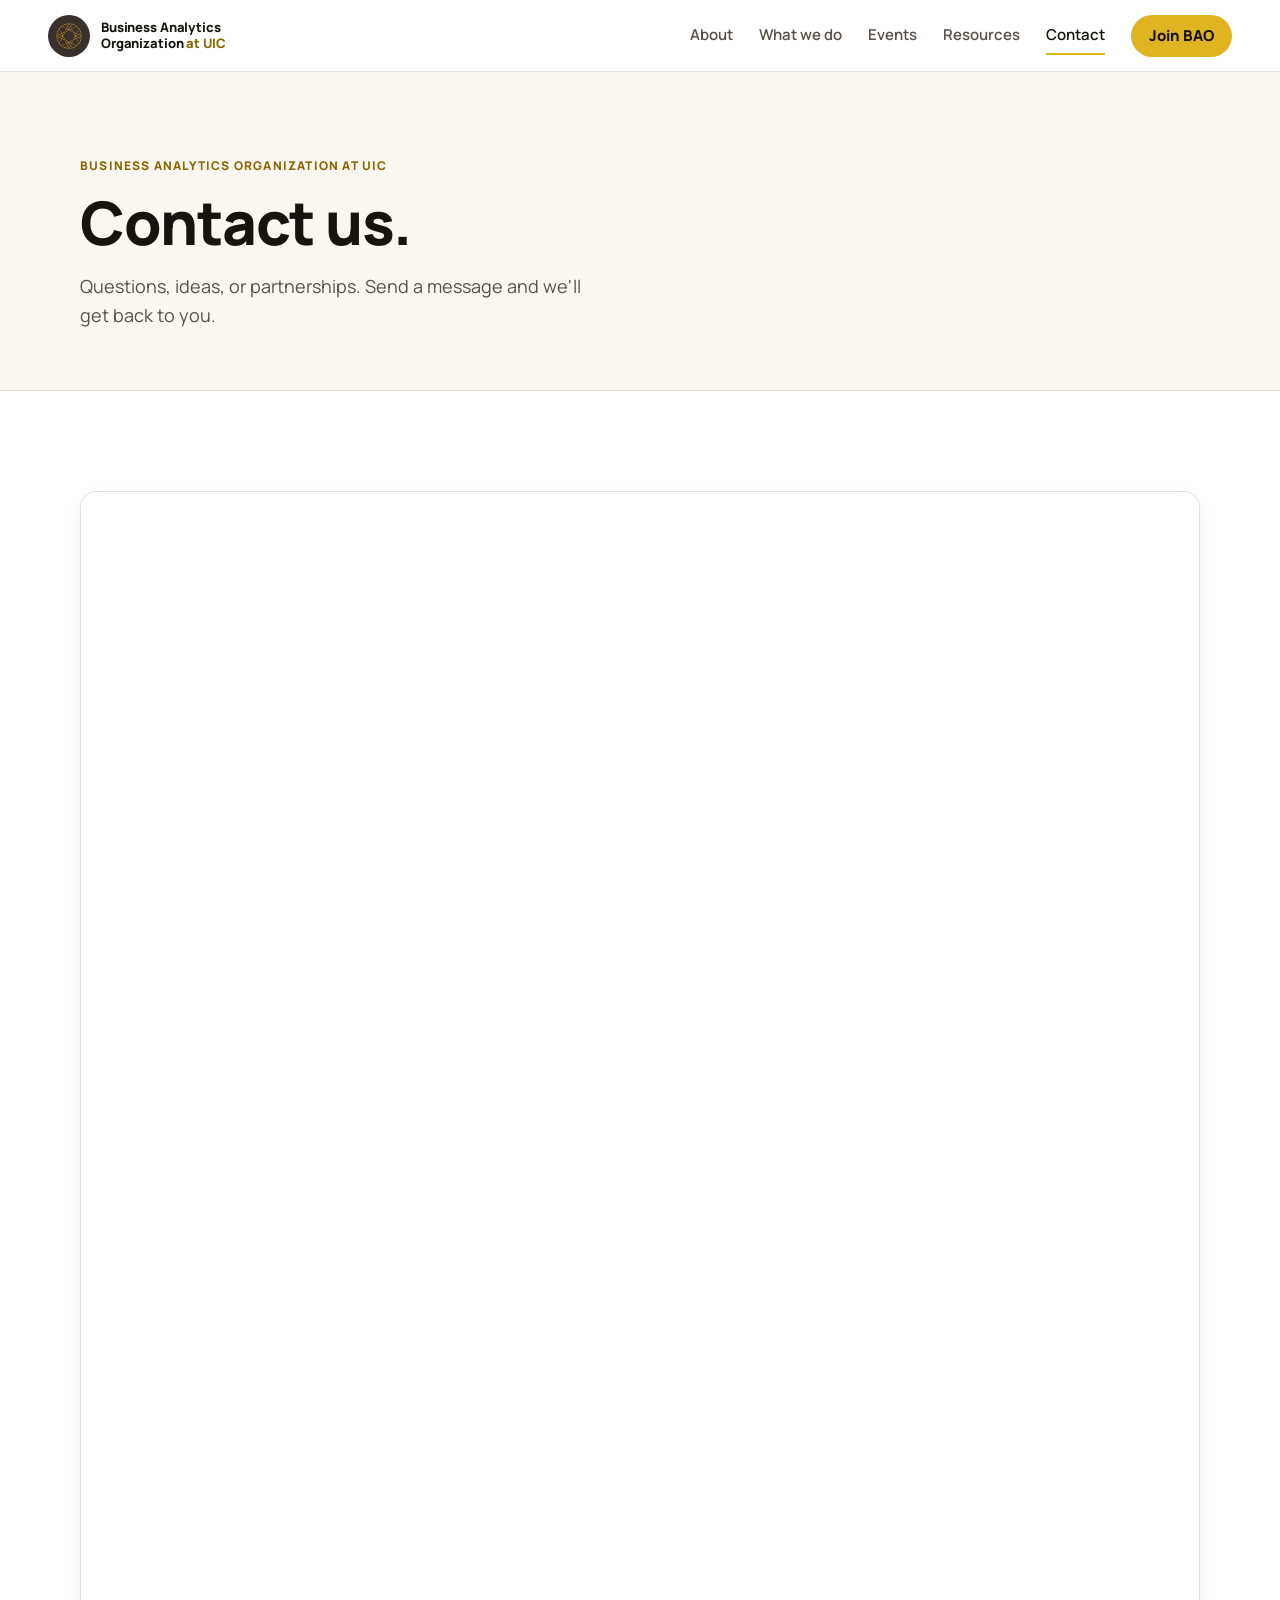
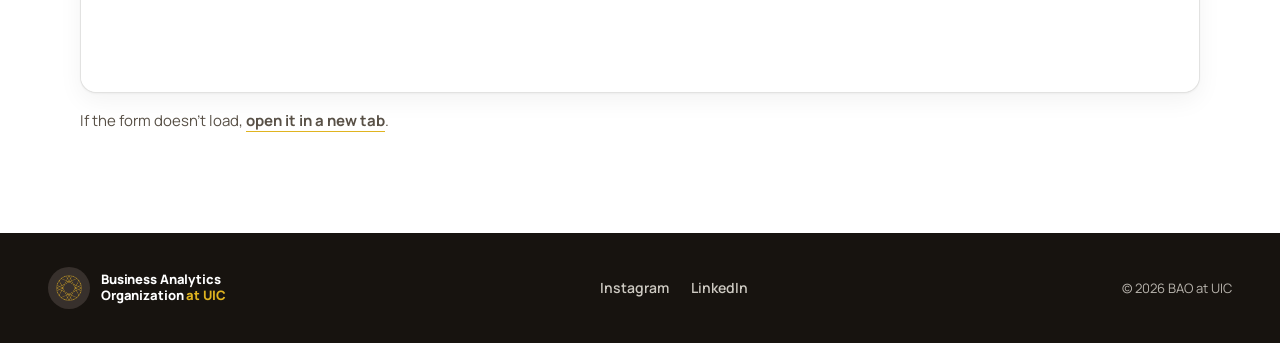
==== commit e5665e25: "Point Join BAO at the new membership form Replace the membership form URL in all six places it appea" ====
--- a/contact.html
+++ b/contact.html
@@ -25,7 +25,7 @@
         <a href="events.html">Events</a>
         <a href="resources.html">Resources</a>
         <a href="contact.html" aria-current="page">Contact</a>
-        <a class="nav-cta" href="https://glib-sword-7f1.notion.site/ebd//3be328b8b9618006a31aea530a5bf62c" target="_blank" rel="noreferrer">Join BAO</a>
+        <a class="nav-cta" href="https://glib-sword-7f1.notion.site/3d6328b8b96180ddbcc2dbea9c0ecf09?pvs=105" target="_blank" rel="noreferrer">Join BAO</a>
       </nav>
     </header>
 
--- a/styles.css
+++ b/styles.css
@@ -154,6 +154,29 @@
 }
 
 /* --------------------------------------------------------------------------
+   3b. Promo banner — points first-time visitors at the resources page
+   -------------------------------------------------------------------------- */
+.promo-banner {
+  display: flex;
+  flex-wrap: wrap;
+  align-items: center;
+  justify-content: center;
+  gap: 6px 14px;
+  padding: 13px clamp(20px, 5vw, 48px);
+  background: var(--surface-2);
+  border-bottom: 1px solid var(--line);
+  color: var(--ink);
+  font-size: 15px;
+  font-weight: 600;
+  line-height: 1.45;
+  text-align: center;
+  transition: background 0.18s ease;
+}
+.promo-banner:hover { background: rgba(224, 180, 32, 0.28); }
+.promo-banner b { font-weight: 800; }
+.promo-go { display: inline-flex; align-items: center; gap: 6px; font-weight: 800; color: var(--gold-deep); white-space: nowrap; }
+
+/* --------------------------------------------------------------------------
    4. Buttons and links
    -------------------------------------------------------------------------- */
 .button {
@@ -304,6 +327,9 @@
   border-bottom: 1px solid var(--line);
 }
 .page-hero h1 { max-width: 20ch; }
+/* Utility pages where the content should start near the top */
+.page-hero-tight { padding-top: clamp(36px, 4vw, 52px); padding-bottom: clamp(28px, 3.5vw, 40px); }
+.page-hero-tight h1 { max-width: 26ch; margin-bottom: 12px; font-size: clamp(32px, 4vw, 46px); }
 .page-hero p:not(.eyebrow) { max-width: 48ch; margin-bottom: 0; font-size: 18px; }
 
 /* --------------------------------------------------------------------------
@@ -375,6 +401,7 @@
 .resource-card-featured .text-link { color: #ffffff; border-color: var(--gold); }
 
 .section-tight { padding-top: clamp(40px, 5vw, 64px); padding-bottom: clamp(60px, 7vw, 88px); }
+.section-flush { padding-top: clamp(34px, 4vw, 52px); }
 
 .resource-note {
   display: flex;
@@ -392,13 +419,19 @@
    10. Contact page
    -------------------------------------------------------------------------- */
 .contact-frame {
-  overflow: hidden;
   border: 1px solid var(--line);
   border-radius: var(--radius);
   background: var(--paper);
   box-shadow: var(--shadow);
 }
-.contact-form { display: block; width: 100%; height: 1200px; border: 0; background: var(--paper); }
+.contact-form {
+  display: block;
+  width: 100%;
+  height: 1200px;
+  border: 0;
+  border-radius: var(--radius);
+  background: var(--paper);
+}
 .form-fallback { margin-top: 16px; font-size: 15px; }
 .form-fallback a { font-weight: 700; border-bottom: 1.5px solid var(--gold); }
 
@@ -461,9 +494,11 @@
   nav a:hover, nav a[aria-current="page"] { border-color: var(--line); }
   nav .nav-cta { margin-top: 14px; text-align: center; justify-content: center; border-bottom: 0; }
 
+  .promo-banner { gap: 4px 10px; padding: 11px 20px; font-size: 14px; }
   .hero p, .lede, .page-hero p:not(.eyebrow) { font-size: 17px; }
   .hero-photo img { aspect-ratio: 3 / 2; }
   .event-card { grid-template-columns: 1fr; gap: 8px; }
   .resource-note { flex-direction: column; align-items: flex-start; }
+  .contact-form { height: 1500px; }
   .footer-links { order: 3; width: 100%; }
 }
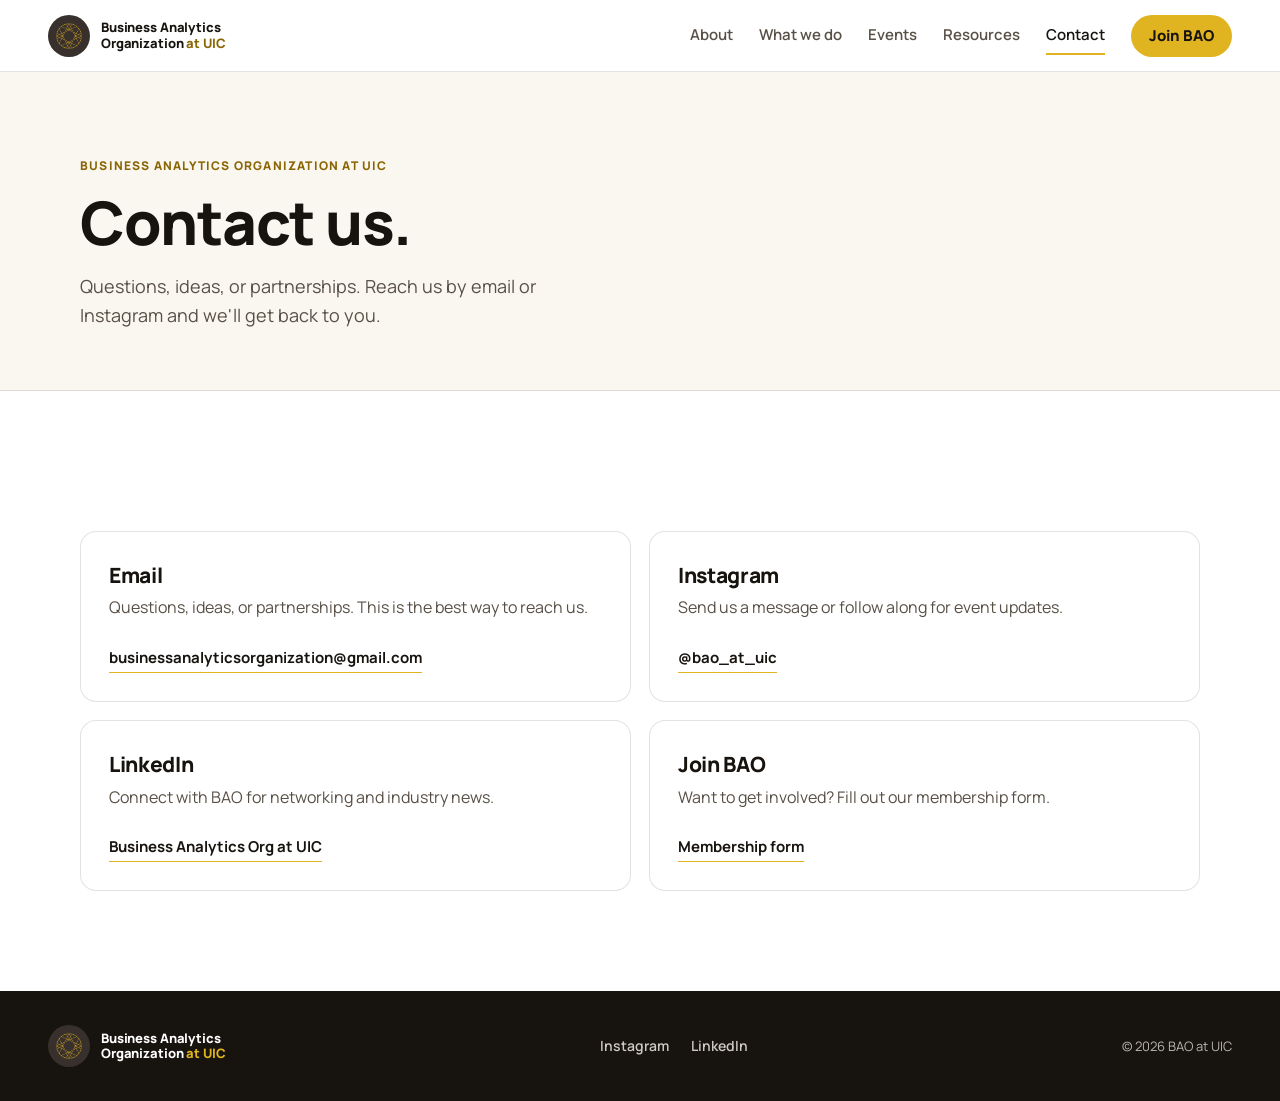
==== commit d89897d1: "Replace broken contact form with email, Instagram, LinkedIn and Join links Co-Authored-By: Claude So" ====
--- a/contact.html
+++ b/contact.html
@@ -34,16 +34,34 @@
         <div class="wrap">
           <p class="eyebrow">Business Analytics Organization at UIC</p>
           <h1>Contact us.</h1>
-          <p>Questions, ideas, or partnerships. Send a message and we'll get back to you.</p>
+          <p>Questions, ideas, or partnerships. Reach us by email or Instagram and we'll get back to you.</p>
         </div>
       </section>
 
       <section class="section">
         <div class="wrap">
-          <div class="contact-frame">
-            <iframe class="contact-form" src="https://glib-sword-7f1.notion.site/ebd//3ce328b8b96180419007cbf55f6d7503" title="Contact BAO form" loading="lazy" allowfullscreen></iframe>
+          <div class="cards" style="grid-template-columns: repeat(auto-fit, minmax(min(100%, 440px), 1fr));">
+            <article class="card">
+              <h3>Email</h3>
+              <p>Questions, ideas, or partnerships. This is the best way to reach us.</p>
+              <p><a class="text-link" href="mailto:businessanalyticsorganization@gmail.com">businessanalyticsorganization@gmail.com</a></p>
+            </article>
+            <article class="card">
+              <h3>Instagram</h3>
+              <p>Send us a message or follow along for event updates.</p>
+              <p><a class="text-link" href="https://www.instagram.com/bao_at_uic/" target="_blank" rel="noreferrer">@bao_at_uic</a></p>
+            </article>
+            <article class="card">
+              <h3>LinkedIn</h3>
+              <p>Connect with BAO for networking and industry news.</p>
+              <p><a class="text-link" href="https://www.linkedin.com/company/business-analytics-org-uic/home/" target="_blank" rel="noreferrer">Business Analytics Org at UIC</a></p>
+            </article>
+            <article class="card">
+              <h3>Join BAO</h3>
+              <p>Want to get involved? Fill out our membership form.</p>
+              <p><a class="text-link" href="https://glib-sword-7f1.notion.site/3d6328b8b96180ddbcc2dbea9c0ecf09?pvs=105" target="_blank" rel="noreferrer">Membership form</a></p>
+            </article>
           </div>
-          <p class="form-fallback">If the form doesn't load, <a href="https://glib-sword-7f1.notion.site/ebd//3ce328b8b96180419007cbf55f6d7503" target="_blank" rel="noreferrer">open it in a new tab</a>.</p>
         </div>
       </section>
     </main>
--- a/styles.css
+++ b/styles.css
@@ -502,3 +502,4 @@
   .contact-form { height: 1500px; }
   .footer-links { order: 3; width: 100%; }
 }
+.card .text-link { overflow-wrap: anywhere; }
